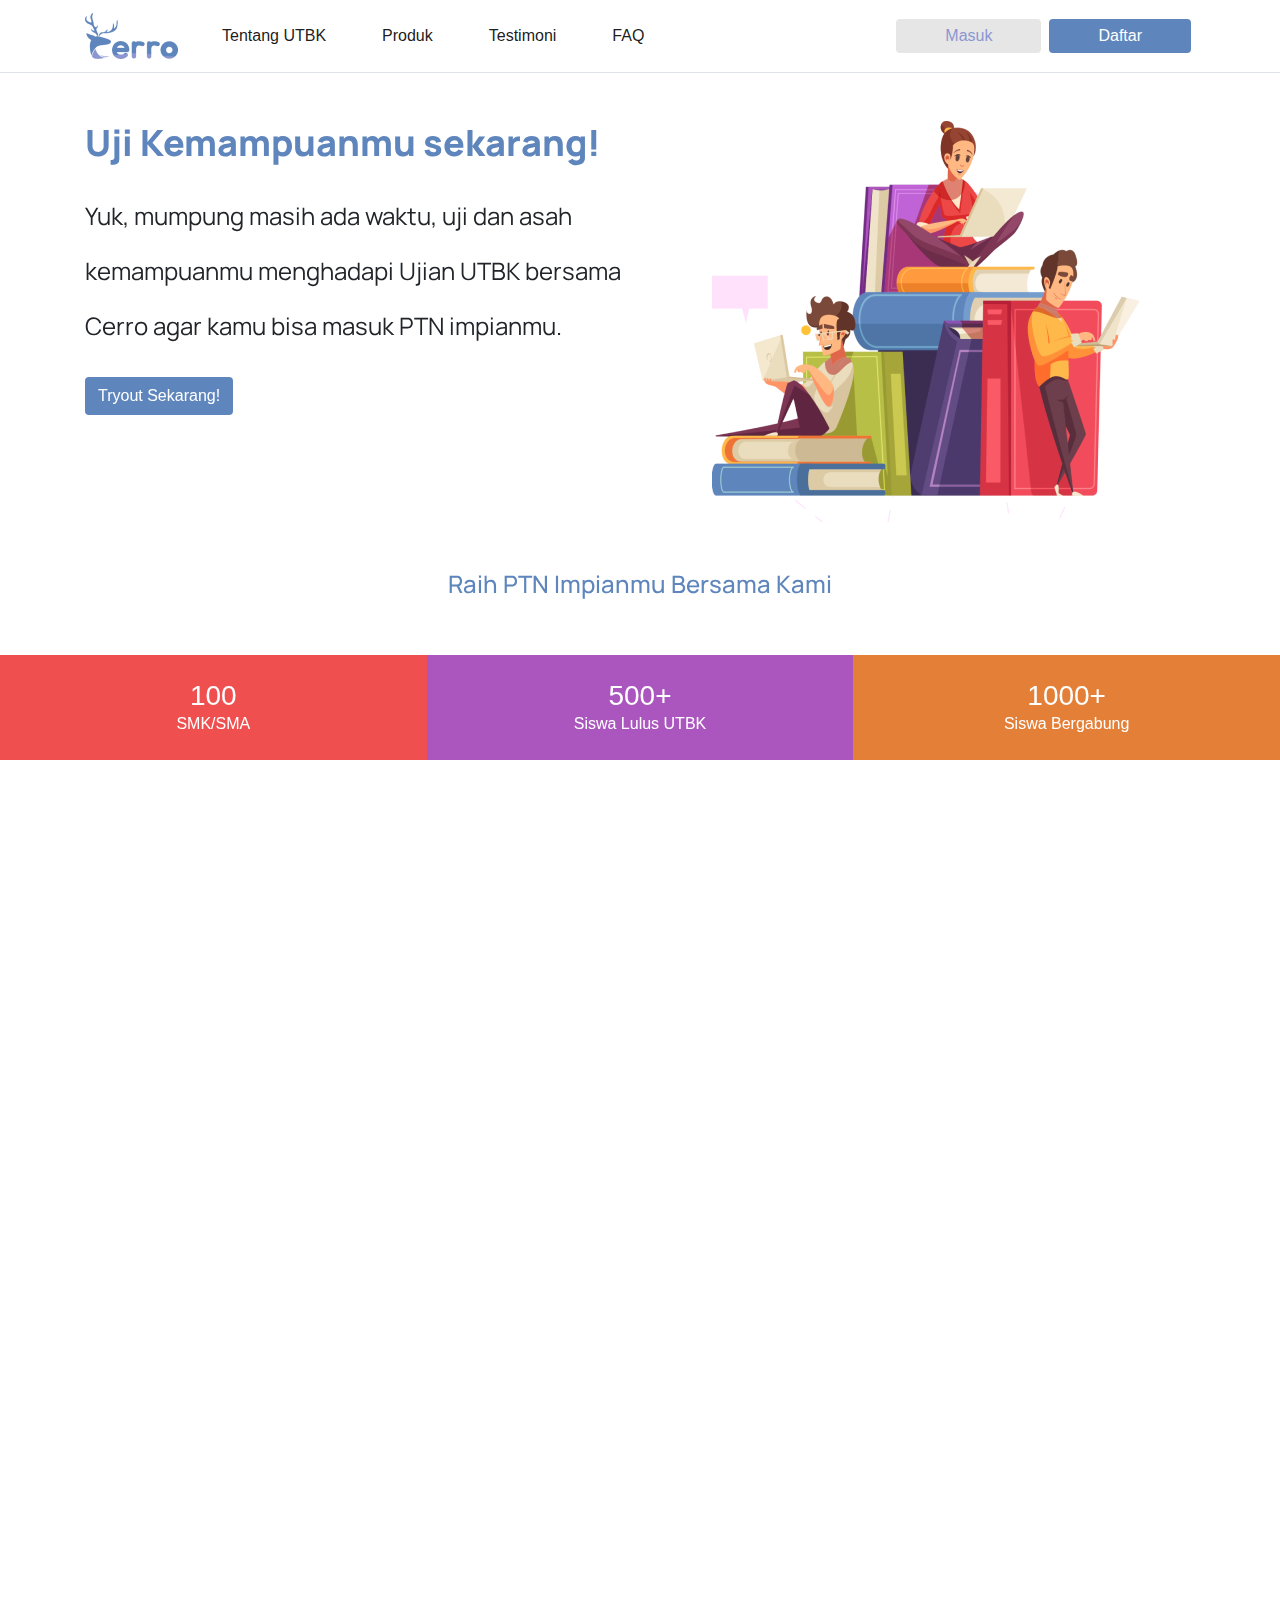
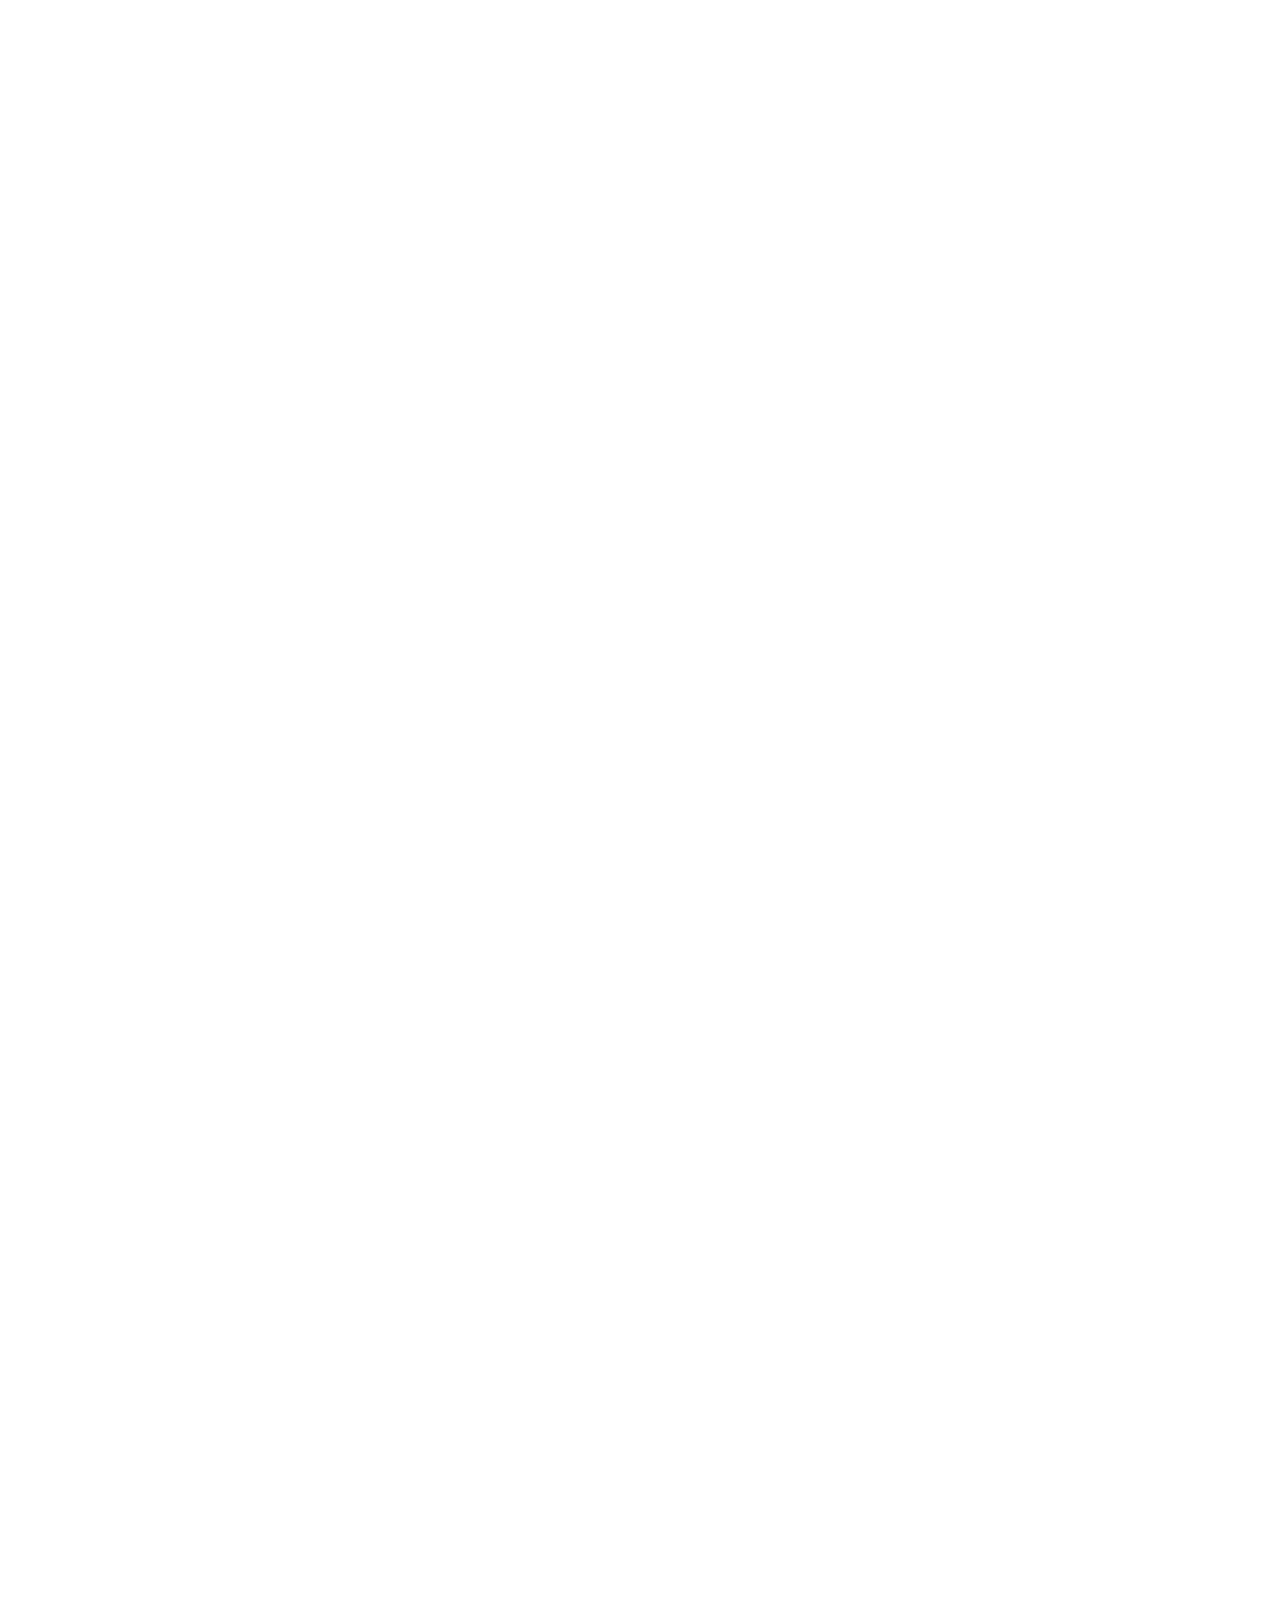
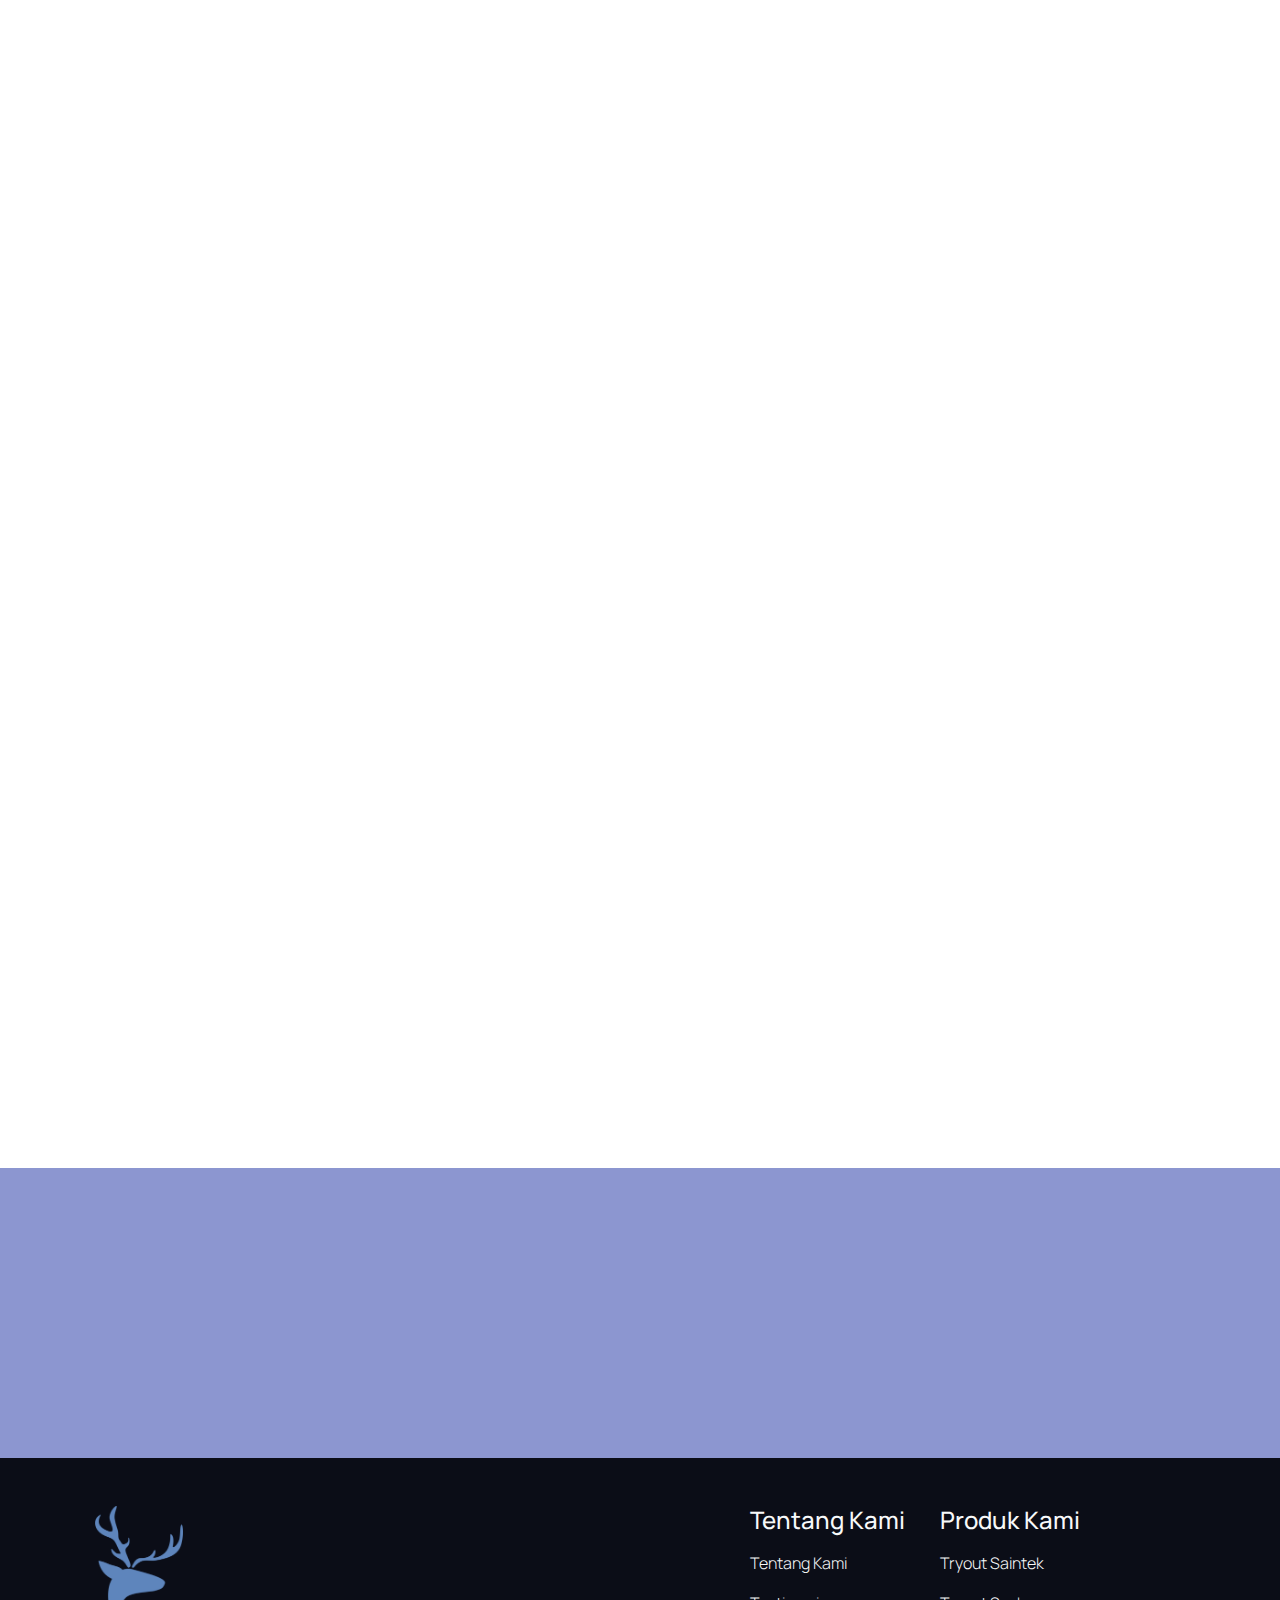
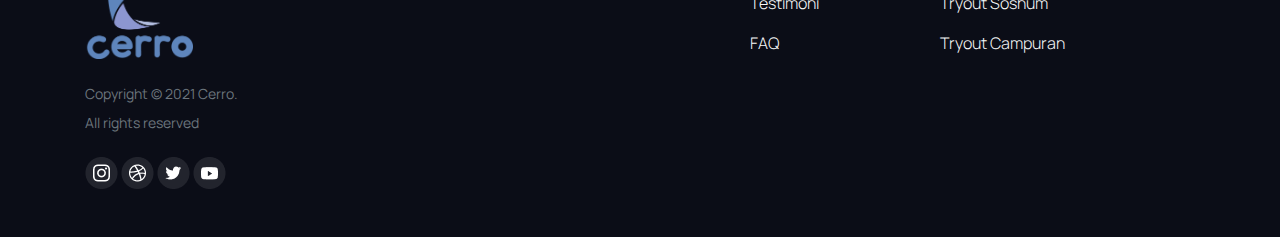
==== index.html @ 6c180d8c "First" ====
<!doctype html>
<html lang="en">

<head>
    <title>Cerro</title>
    <link rel="icon" href="assets/img/icon/logo.png" type="image/gif" sizes="16x16">
    <!-- Required meta tags -->
    <meta charset="utf-8">
    <meta name="viewport" content="width=device-width, initial-scale=1">

    <!-- Costume CSS -->
    <link rel="stylesheet" href="assets/css/style.css">

    <!-- Font -->
    <link rel="preconnect" href="https://fonts.gstatic.com">
    <link href="https://fonts.googleapis.com/css2?family=Manrope:wght@200;300;400;500;600;700;800&display=swap"
        rel="stylesheet">

    <!-- Bootstrap CSS -->
    <link rel="stylesheet" href="https://stackpath.bootstrapcdn.com/bootstrap/4.3.1/css/bootstrap.min.css"
        integrity="sha384-ggOyR0iXCbMQv3Xipma34MD+dH/1fQ784/j6cY/iJTQUOhcWr7x9JvoRxT2MZw1T" crossorigin="anonymous">

    <link rel="stylesheet" href="https://cdnjs.cloudflare.com/ajax/libs/font-awesome/5.15.2/css/all.min.css"
        integrity="sha512-HK5fgLBL+xu6dm/Ii3z4xhlSUyZgTT9tuc/hSrtw6uzJOvgRr2a9jyxxT1ely+B+xFAmJKVSTbpM/CuL7qxO8w=="
        crossorigin="anonymous" />

    <!-- AOS -->
    <link href="https://unpkg.com/aos@2.3.1/dist/aos.css" rel="stylesheet">
</head>

<body>
    <!-- navbar -->
    <nav class="navbar navbar-expand-sm navbar-light manrope-b border-bottom">
        <div class="container">
            <a class="navbar-brand" href="#"><img src="assets/img/icon/logo.png" alt="" class="img-fluid"></a>
            <button class="navbar-toggler d-lg-none" type="button" data-toggle="collapse"
                data-target="#collapsibleNavId" aria-controls="collapsibleNavId" aria-expanded="false"
                aria-label="Toggle navigation">
                <span class="navbar-toggler-icon"></span>
            </button>
            <div class="collapse navbar-collapse" id="collapsibleNavId">
                <ul class="navbar-nav mr-auto mt-2 mt-lg-0 nav-item-main">
                    <li class="nav-item active">
                        <a class="nav-link" href="#">Tentang UTBK</a>
                    </li>
                    <li class="nav-item active">
                        <a class="nav-link" href="#">Produk</a>
                    </li>
                    <li class="nav-item active">
                        <a class="nav-link" href="#">Testimoni</a>
                    </li>
                    <li class="nav-item active">
                        <a class="nav-link" href="#">FAQ</a>
                    </li>
                </ul>
            </div>
            <div class="collapse navbar-collapse" id="collapsibleNavId">
                <ul class="navbar-nav ml-auto mt-2 mt-lg-0 nav-item-auth">
                    <li class="nav-item active">
                        <a class="btn nav-masuk py-1 px-5 mx-1" href="#">Masuk</a>
                    </li>
                    <li class="nav-item active">
                        <a class="btn nav-daftar py-1 px-5 mx-1" href="#">Daftar</a>
                    </li>
                </ul>
            </div>
        </div>
    </nav>
    <!-- Hero -->
    <div class="container py-3 py-md-5 hero">
        <div class="row">
            <div class="col-md-6">
                <div class="h3 text-biru manrope" style="font-weight: 800; font-size: 36px;" data-aos="fade-right"
                    data-aos-delay="200" data-aos-offset="500" data-aos-duration="500">Uji
                    Kemampuanmu sekarang!
                </div>
                <p class="text-1 manrope my-4" data-aos="fade-right" data-aos-delay="300" data-aos-offset="500"
                    data-aos-duration="500">
                    Yuk, mumpung masih ada waktu, uji dan asah kemampuanmu menghadapi Ujian UTBK bersama Cerro agar kamu
                    bisa masuk PTN impianmu.
                </p>
                <a href="#" class="btn btn-hero" data-aos="fade-right" data-aos-delay="300"
                    data-aos-duration="500">Tryout Sekarang!</a>
            </div>
            <div class="col-md-6 text-center">
                <img src="assets/img/ilus/landing-page-1.png" alt="" class="img-fluid" data-aos="zoom-in"
                    data-aos-delay="400" data-aos-offset="500" data-aos-duration="500">
            </div>
            <div class="col-md-12 mt-md-5 mt-3">
                <div class="h4 manrope text-biru text-center" data-aos="fade-up" data-aos-delay="200"
                    data-aos-duration="500">
                    Raih PTN Impianmu Bersama Kami
                </div>
            </div>
        </div>
    </div>
    <!-- After Hero -->
    <div class="container-fluid after-hero">
        <div class="row">
            <div class="col-md-4 kolom-1 py-4">
                <div data-aos="zoom-in" data-aos-delay="800" data-aos-duration="1000">
                    <div class="h3">100</div>
                    <p>SMK/SMA</p>
                </div>
            </div>
            <div class="col-md-4 kolom-2 py-4">
                <div data-aos="zoom-in" data-aos-delay="800" data-aos-duration="1000">
                    <div class="h3">500+</div>
                    <p>Siswa Lulus UTBK</p>
                </div>
            </div>
            <div class="col-md-4 kolom-3 py-4">
                <div data-aos="zoom-in" data-aos-delay="800" data-aos-duration="1000">
                    <div class="h3">1000+</div>
                    <p>Siswa Bergabung</p>
                </div>
            </div>
        </div>
    </div>
    <!-- Tentang Cerro -->
    <div class="container py-3 py-md-5">
        <div class="row">
            <div class="col-md-6">
                <img src="assets/img/icon/logo-oren.png" alt="" class="img-fluid" data-aos="zoom-in"
                    data-aos-delay="800" data-aos-duration="800">
            </div>
            <div class="col-md-6 manrope">
                <div class="h2 text-biru-2 mt-5 mb-0" style="font-weight: 800;" data-aos="fade-left"
                    data-aos-delay="300" data-aos-duration="500">Apasih Cerro?</div>
                <p class="mb-0 mt-3" style="font-weight: normal;font-size: 18px;line-height: 32px;" data-aos="fade-left"
                    data-aos-delay="600" data-aos-duration="500">
                    Cerro adalah layanan digital tryout UTBK online berbasis sistem IRT, dengan soal-soal
                    yang prediktif disertai dengan pembahasan dan layanan konsultasi siswa agar diterima di PTN impian.
                </p>
                <div class="h2 text-biru-2 mt-5 mb-0" style="font-weight: 800;" data-aos="fade-left"
                    data-aos-delay="300" data-aos-duration="500">Visi Cerro</div>
                <div class="box-img-text mt-3" data-aos="fade-left" data-aos-delay="600" data-aos-duration="500">
                    <img src="assets/img/icon/tentang-cerro.png" alt="" class="img-fluid">
                    <span class="ml-3">Cerro adalah layanan digital tryout UTBK online berbasis sistem IRT, dengan
                        soal-soal
                        yang prediktif disertai dengan pembahasan dan layanan konsultasi siswa agar diterima di
                        PTN impian.</span>
                </div>
            </div>
        </div>
    </div>
    <!-- Misi Cerro -->
    <div class="container py-3 py-md-5">
        <div class="row">
            <div class="col-12 text-center h1 text-biru-2 my-5" style="font-weight: 500;" data-aos="fade-up"
                data-aos-delay="300" data-aos-duration="500">
                Misi Cerro
            </div>
            <div class="col-md-6" data-aos="fade-up" data-aos-delay="400" data-aos-duration="800">
                <div class="card border-biru my-2 shadow card-misi">
                    <div class="card-body">
                        <div class="box-img-text">
                            <img src="assets/img/icon/misi-1.png" alt="" class="img-fluid">
                            <span class="ml-3">Menyajikan informasi yang akurat tentang PTN</span>
                        </div>
                    </div>
                </div>
            </div>
            <div class="col-md-6" data-aos="fade-up" data-aos-delay="500" data-aos-duration="800">
                <div class="card border-biru my-2 shadow card-misi">
                    <div class="card-body">
                        <div class="box-img-text">
                            <img src="assets/img/icon/misi-2.png" alt="" class="img-fluid">
                            <span class="ml-3">Menyedikan Platform yang berkualitas</span>
                        </div>
                    </div>
                </div>
            </div>
            <div class="col-md-6" data-aos="fade-up" data-aos-delay="600" data-aos-duration="800">
                <div class="card border-biru my-2 shadow card-misi">
                    <div class="card-body">
                        <div class="box-img-text">
                            <img src="assets/img/icon/misi-3.png" alt="" class="img-fluid">
                            <span class="ml-3">Menyediakan Soal yang Prediktif</span>
                        </div>
                    </div>
                </div>
            </div>
            <div class="col-md-6" data-aos="fade-up" data-aos-delay="700" data-aos-duration="800">
                <div class="card border-biru my-2 shadow card-misi">
                    <div class="card-body">
                        <div class="box-img-text">
                            <img src="assets/img/icon/misi-4.png" alt="" class="img-fluid">
                            <span class="ml-3">Memberikan report yang lengkap untuk dapat memaksimalkan potensi</span>
                        </div>
                    </div>
                </div>
            </div>
        </div>
    </div>
    <!-- Kenapa Cerro Cocok.... -->
    <div class="container py-3 py-md-5">
        <div class="row">
            <div class="col-12 text-center h1 text-biru-2 mt-5" style="font-weight: 500;" data-aos="fade-up"
                data-aos-delay="300" data-aos-duration="500">
                Kenapa Cerro <br> cocok untukmu
            </div>
            <div class="col-12 mb-5 text-center  text-biru-2" style="font-weight: 300;">
                <p class="mb-0" data-aos="fade-up" data-aos-delay="500" data-aos-duration="500">Kini belajar UTBK online
                    terasa lebih mudah dan asyik</p>
            </div>

            <div class="col-md-4" data-aos="fade-up" data-aos-delay="300" data-aos-duration="1000">
                <div class="card border-biru my-2 shadow card-misi">
                    <div class="card-body">
                        <div class="text-center">
                            <img src="assets/img/icon/kenapa-1.png" alt="" class="img-fluid">
                        </div>
                        <div class="text-center mt-3 mb-2" style="font-weight: 400; font-size: 24px;">
                            Asessment Report Lengkap
                        </div>
                        <p class="mb-0 text-center" style="font-weight: 300; font-size: 16px; line-height: 26px;">
                            Kami menghadirkan laporan progress siswa dengan lengkap mulai dari nilai UTBK, presentase
                            PTN hingga grafik pencapaian
                        </p>
                    </div>
                </div>
            </div>

            <div class="col-md-4" data-aos="fade-up" data-aos-delay="400" data-aos-duration="1000">
                <div class="card border-biru my-2 shadow card-misi">
                    <div class="card-body">
                        <div class="text-center">
                            <img src="assets/img/icon/kenapa-2.png" alt="" class="img-fluid">
                        </div>
                        <div class="text-center mt-3 mb-2" style="font-weight: 400; font-size: 24px;">
                            Soal Standar UTBK LTMPT
                        </div>
                        <p class="mb-0 text-center" style="font-weight: 300; font-size: 16px; line-height: 26px;">
                            Materi Ujian meliputi Tes Potensi Sekolah (TPS) dan Tes Kompetensi Akademik (TPA)
                        </p>
                    </div>
                </div>
            </div>

            <div class="col-md-4" data-aos="fade-up" data-aos-delay="500" data-aos-duration="1000">
                <div class="card border-biru my-2 shadow card-misi">
                    <div class="card-body">
                        <div class="text-center">
                            <img src="assets/img/icon/kenapa-3.png" alt="" class="img-fluid">
                        </div>
                        <div class="text-center mt-3 mb-2" style="font-weight: 400; font-size: 24px;">
                            Rekomendasi PTN dan Prodi
                        </div>
                        <p class="mb-0 text-center" style="font-weight: 300; font-size: 16px; line-height: 26px;">
                            Fitur rekomendasi PTN akan memberikan referensi PTN yang paling cocok berdasarkan pilihan
                            PTN dan Prodi yang diinginkan
                        </p>
                    </div>
                </div>
            </div>

            <div class="col-md-4 mt-3" data-aos="fade-up" data-aos-delay="600" data-aos-duration="1000">
                <div class="card border-biru my-2 shadow card-misi">
                    <div class="card-body">
                        <div class="text-center">
                            <img src="assets/img/icon/kenapa-4.png" alt="" class="img-fluid">
                        </div>
                        <div class="text-center mt-3 mb-2" style="font-weight: 400; font-size: 24px;">
                            Rasionalisasi UTBK
                        </div>
                        <p class="mb-0 text-center" style="font-weight: 300; font-size: 16px; line-height: 26px;">
                            Sistem yang digunakan sama dengan yang digunakan oleh LTMPT dalam menyelenggarakan UTBK
                        </p>
                    </div>
                </div>
            </div>

            <div class="col-md-4 mt-3" data-aos="fade-up" data-aos-delay="700" data-aos-duration="1000">
                <div class="card border-biru my-2 shadow card-misi">
                    <div class="card-body">
                        <div class="text-center">
                            <img src="assets/img/icon/kenapa-5.png" alt="" class="img-fluid">
                        </div>
                        <div class="text-center mt-3 mb-2" style="font-weight: 400; font-size: 24px;">
                            Pendalaman Materi
                        </div>
                        <p class="mb-0 text-center" style="font-weight: 300; font-size: 16px; line-height: 26px;">
                            Fitur dimana siswa dapat memaksimalkan kekurangan potensi nilai mata pelajaran yang tidak
                            begitu dikuasai
                        </p>
                    </div>
                </div>
            </div>

            <div class="col-md-4 mt-3" data-aos="fade-up" data-aos-delay="800" data-aos-duration="1000">
                <div class="card border-biru my-2 shadow card-misi">
                    <div class="card-body">
                        <div class="text-center">
                            <img src="assets/img/icon/kenapa-6.png" alt="" class="img-fluid">
                        </div>
                        <div class="text-center mt-3 mb-2" style="font-weight: 400; font-size: 24px;">
                            Teman Konsultasi
                        </div>
                        <p class="mb-0 text-center" style="font-weight: 300; font-size: 16px; line-height: 26px;">
                            Menjadi tempat sharing siswa untuk dapat memaksimalkan potensi mata pelajaran yang dikuasai
                            serta memotivasi siswa agar percaya diri.
                        </p>
                    </div>
                </div>
            </div>

        </div>
    </div>
    <!-- Paket -->
    <div class="container py-3 py-md-5">
        <div class="row">
            <div class="col-12 text-center h1 text-biru-2 my-5" style="font-weight: 500;" data-aos="fade-up"
                data-aos-delay="300" data-aos-duration="500">
                Ambil Paket Ujianmu
            </div>
            <div class="col-md-4" data-aos="fade-up" data-aos-delay="400" data-aos-duration="1000">
                <div class="card shadow border-biru" style="border-radius: 8px;">
                    <div class="card-body py-5 text-center px-4">
                        <div class="h4 mb-0 text-center">Paket Hemat</div>
                        <div class="h4 mb-0 text-center">Tryout Soshum</div>
                        <div style="color: #EF4F4F; font-weight: 300;font-size: 20px;line-height: 26px;"
                            class="text-center my-2">
                            <s>
                                Rp. 300.000,-
                            </s>
                        </div>
                        <div style="font-weight: normal;font-size: 20px;line-height: 28px;"
                            class="text-center my-2 mb-4">
                            Rp. 280.000,-
                        </div>
                        <div class="text-center d-inline px-3 py-2" style="font-weight: normal;
                        font-size: 18px;
                        line-height: 26px; background: #DBE2EF; border-radius: 12px;
                        ">
                            Diskon 15%
                        </div>
                        <hr>
                        <div class="text-left" style="font-weight: 300;font-size: 16px; line-height: 35px;">
                            <div>6x Tryout Soshum</div>
                            <div>6x Konsultasi Jurusan</div>
                            <div>Pembahasan Soal</div>
                            <div>Report Progress Full Akses</div>
                        </div>
                        <hr>
                        <div class="text-right mt-5">
                            <button class="btn bg-biru text-light" style="border-radius: 8px;">Beli Sekarang <i
                                    class="fas fa-arrow-right    "></i></button>
                        </div>
                    </div>
                </div>
            </div>
            <div class="col-md-4" data-aos="fade-up" data-aos-delay="500" data-aos-duration="1000">
                <div class="card shadow border-biru" style="border-radius: 8px;">
                    <div class="card-body py-5 text-center px-4">
                        <div class="h4 mb-0 text-center">Paket Hemat</div>
                        <div class="h4 mb-0 text-center">Tryout Soshum</div>
                        <div style="color: #EF4F4F; font-weight: 300;font-size: 20px;line-height: 26px;"
                            class="text-center my-2">
                            <s>
                                Rp. 300.000,-
                            </s>
                        </div>
                        <div style="font-weight: normal;font-size: 20px;line-height: 28px;"
                            class="text-center my-2 mb-4">
                            Rp. 280.000,-
                        </div>
                        <div class="text-center d-inline px-3 py-2" style="font-weight: normal;
                        font-size: 18px;
                        line-height: 26px; background: #DBE2EF; border-radius: 12px;
                        ">
                            Diskon 15%
                        </div>
                        <hr>
                        <div class="text-left" style="font-weight: 300;font-size: 16px; line-height: 35px;">
                            <div>6x Tryout Soshum</div>
                            <div>6x Konsultasi Jurusan</div>
                            <div>Pembahasan Soal</div>
                            <div>Report Progress Full Akses</div>
                        </div>
                        <hr>
                        <div class="text-right mt-5">
                            <button class="btn bg-biru text-light" style="border-radius: 8px;">Beli Sekarang <i
                                    class="fas fa-arrow-right    "></i></button>
                        </div>
                    </div>
                </div>
            </div>
            <div class="col-md-4" data-aos="fade-up" data-aos-delay="600" data-aos-duration="1000">
                <div class="card shadow border-biru" style="border-radius: 8px;">
                    <div class="card-body py-5 text-center px-4">
                        <div class="h4 mb-0 text-center">Paket Hemat</div>
                        <div class="h4 mb-0 text-center">Tryout Soshum</div>
                        <div style="color: #EF4F4F; font-weight: 300;font-size: 20px;line-height: 26px;"
                            class="text-center my-2">
                            <s>
                                Rp. 300.000,-
                            </s>
                        </div>
                        <div style="font-weight: normal;font-size: 20px;line-height: 28px;"
                            class="text-center my-2 mb-4">
                            Rp. 280.000,-
                        </div>
                        <div class="text-center d-inline px-3 py-2" style="font-weight: normal;
                        font-size: 18px;
                        line-height: 26px; background: #DBE2EF; border-radius: 12px;
                        ">
                            Diskon 15%
                        </div>
                        <hr>
                        <div class="text-left" style="font-weight: 300;font-size: 16px; line-height: 35px;">
                            <div>6x Tryout Soshum</div>
                            <div>6x Konsultasi Jurusan</div>
                            <div>Pembahasan Soal</div>
                            <div>Report Progress Full Akses</div>
                        </div>
                        <hr>
                        <div class="text-right mt-5">
                            <button class="btn bg-biru text-light" style="border-radius: 8px;">Beli Sekarang <i
                                    class="fas fa-arrow-right    "></i></button>
                        </div>
                    </div>
                </div>
            </div>
            <div class="col-12 text-center my-5" data-aos="fade-up" data-aos-delay="700" data-aos-duration="500">
                <button class="btn bg-biru text-light">Lihat Semua <i class="fas fa-arrow-right    "></i></button>
            </div>
        </div>
    </div>
    <!-- Testimoni -->
    <div class="container py-3 py-md-5">
        <div class="row">
            <div class="col-12 text-center h1 text-biru-2 mt-5" style="font-weight: 500;" data-aos="fade-up"
                data-aos-delay="300" data-aos-duration="500">
                Testimoni Siswa
            </div>
            <div class="col-12 mb-5 text-center  text-biru-2" style="font-weight: 300;">
                <p class="mb-0" data-aos="fade-up" data-aos-delay="400" data-aos-duration="500">
                    Berbagai Pengalaman dari Siswa terkait Review dan Testimonial menggunakan Cerro
                </p>
            </div>
            <div class="col-12 text-center" data-aos="fade-up" data-aos-delay="500" data-aos-duration="500">
                <img src="assets/img/testi.png" alt="" class="img-fluid">
            </div>
        </div>
    </div>
    <!-- Tunggu apa lagi -->
    <div class="container-fluid py-5 py-md-5 manrope" style="background: #8C96D0;">
        <div class="row">
            <div class="col-12 text-center">
                <div class="text-light" style="font-weight: 800; font-size: 48px; line-height: 64px;" data-aos="zoom-in"
                    data-aos-delay="500" data-aos-duration="500">
                    Tunggu ApaLagi?
                </div>
                <div class="text-light" style="font-weight: 800; font-size: 36px; line-height: 64px;" data-aos="zoom-in"
                    data-aos-delay="700" data-aos-duration="500">
                    Ayo buruan daftar dan uji kemampuanmu
                </div>
                <a href="#" class="btn btn-light px-4 py-2 mt-4" style="color: #8C96D0;" data-aos="zoom-in"
                    data-aos-delay="900" data-aos-duration="1000">Daftar Sekarang</a>
            </div>
        </div>
    </div>
    <!-- footer -->
    <div style="background: #0B0D17;">
        <div class="container py-5 py-md-5 manrope footer">
            <div class="row">
                <div class="col-md-6">
                    <img src="assets/img/icon/logo-potrait.png" alt="" class="img-fluid" style="width: 20%;">
                    <div class="text-muted mt-4" style="font-weight: normal;
                    font-size: 14px;">Copyright © 2021 Cerro.</div>
                    <div class="text-muted mb-4 mt-2" style="font-weight: normal;
                    font-size: 14px;">All rights reserved</div>
                    <a href="#"><img src="assets/img/icon/sosmed/Instagram.png" alt="" class="img-fluid"></a>
                    <a href="#"><img src="assets/img/icon/sosmed/Dribbble.png" alt="" class="img-fluid"></a>
                    <a href="#"><img src="assets/img/icon/sosmed/Twitter.png" alt="" class="img-fluid"></a>
                    <a href="#"><img src="assets/img/icon/sosmed/Youtube.png" alt="" class="img-fluid"></a>
                </div>
                <div class="col-md-1"></div>
                <div class="col-md-2">
                    <div class="h4 text-light">Tentang Kami</div>
                    <div class="text-light my-3" style="font-weight: 300; font-size: 16px;">
                        <a href="#" class="text-light">Tentang Kami</a>
                    </div>
                    <div class="text-light my-3" style="font-weight: 300; font-size: 16px;">
                        <a href="#" class="text-light">Testimoni </a>
                    </div>
                    <div class="text-light my-3" style="font-weight: 300; font-size: 16px;">
                        <a href="#" class="text-light">FAQ </a>
                    </div>
                </div>
                <div class="col-md-3">
                    <div class="h4 text-light">Produk Kami</div>
                    <div class="text-light my-3" style="font-weight: 300; font-size: 16px;">Tryout Saintek</div>
                    <div class="text-light my-3" style="font-weight: 300; font-size: 16px;">Tryout Soshum</div>
                    <div class="text-light my-3" style="font-weight: 300; font-size: 16px;">Tryout Campuran</div>
                </div>
            </div>
        </div>
    </div>
    <!-- Optional JavaScript -->
    <!-- jQuery first, then Popper.js, then Bootstrap JS -->
    <script src="https://code.jquery.com/jquery-3.3.1.slim.min.js"
        integrity="sha384-q8i/X+965DzO0rT7abK41JStQIAqVgRVzpbzo5smXKp4YfRvH+8abtTE1Pi6jizo"
        crossorigin="anonymous"></script>
    <script src="https://cdnjs.cloudflare.com/ajax/libs/popper.js/1.14.7/umd/popper.min.js"
        integrity="sha384-UO2eT0CpHqdSJQ6hJty5KVphtPhzWj9WO1clHTMGa3JDZwrnQq4sF86dIHNDz0W1"
        crossorigin="anonymous"></script>
    <script src="https://stackpath.bootstrapcdn.com/bootstrap/4.3.1/js/bootstrap.min.js"
        integrity="sha384-JjSmVgyd0p3pXB1rRibZUAYoIIy6OrQ6VrjIEaFf/nJGzIxFDsf4x0xIM+B07jRM"
        crossorigin="anonymous"></script>
    <script src="https://unpkg.com/aos@2.3.1/dist/aos.js"></script>
    <script>
        AOS.init();
    </script>
</body>

</html>
---- assets/css/style.css ----
.manrope{
    font-family: 'Manrope', sans-serif;
}

.manrope-500{
    font-family: 'Manrope', sans-serif;
    font-weight: 500;
}

.text-biru{
    color: #5E85BC !important;
}

.text-biru-2{
    color: #5376A7 !important;

}

.bg-biru{
    background-color: #5E85BC !important;
}

.nav-item-main .nav-link{
    margin: 0 20px;
}

.nav-item-auth .nav-link{
    margin: 0 6px;
}

.nav-masuk{
    background-color: #e6e6e6 !important;
    /* padding: 8px 31px !important;
    border: 1em; */
    color: #8C96D0 !important;
}

.nav-daftar{
    background-color: #5E85BC !important;
    color: #ffffff !important;
}

/* HERO */

.hero .text-1{
    font-size: 24px;
    line-height: 55px;
}

.btn-hero{
    background-color: #5E85BC !important;
    color: #ffffff !important;
    font-size: 20px;
}

/* AFTER HERO */
.after-hero{
    color: white;
}
.after-hero .kolom-1{
    background-color: #EF4F4F;
    text-align: center;
}
.after-hero .kolom-2{
    background-color: #AB56BF;
    text-align: center;
}
.after-hero .kolom-3{
    background-color: #E47F38;
    text-align: center;
}

.after-hero p{
    margin: 0;
}

.after-hero .h3{
    margin: 0;
}

/* Misi */
.border-biru{
    border: 1px solid #5376A7 !important;
}

.box-img-text{
        display: flex;
        align-items:center;
}

.card-misi{
    border-radius: 12px !important;
}
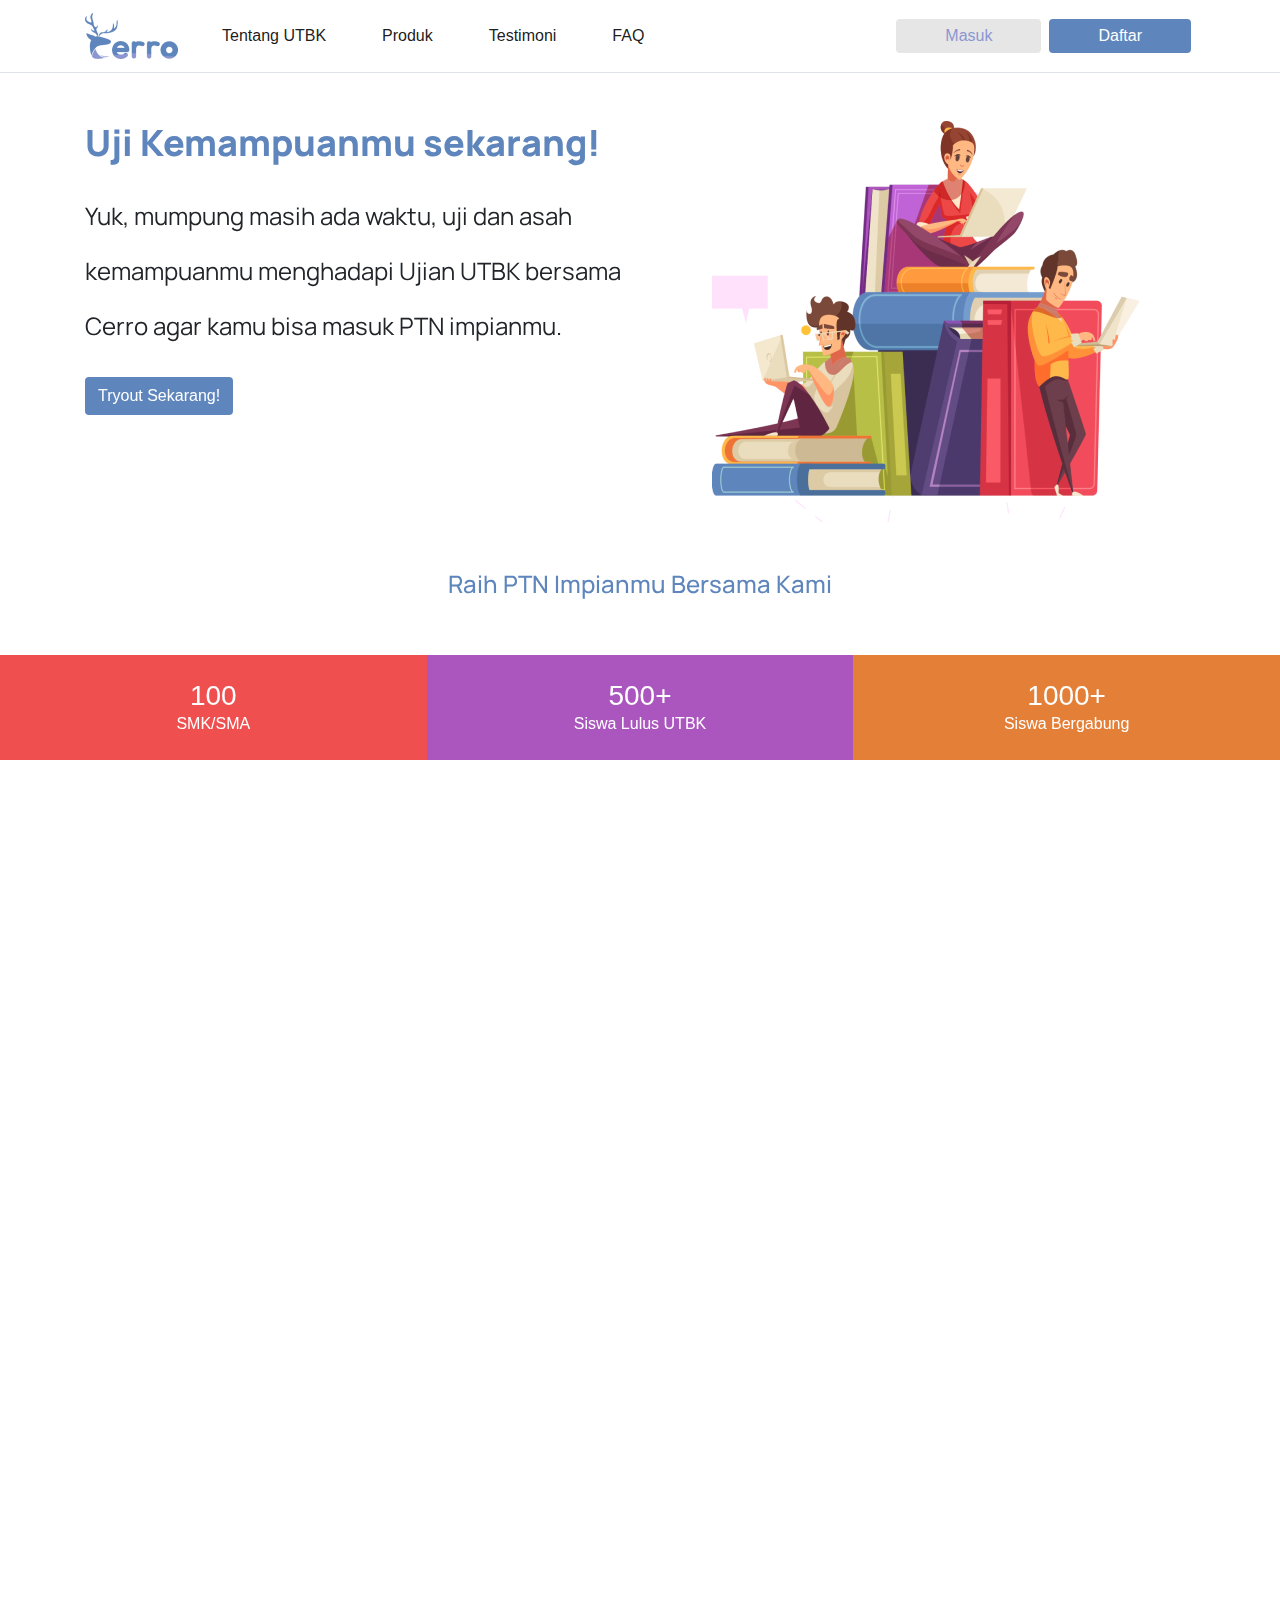
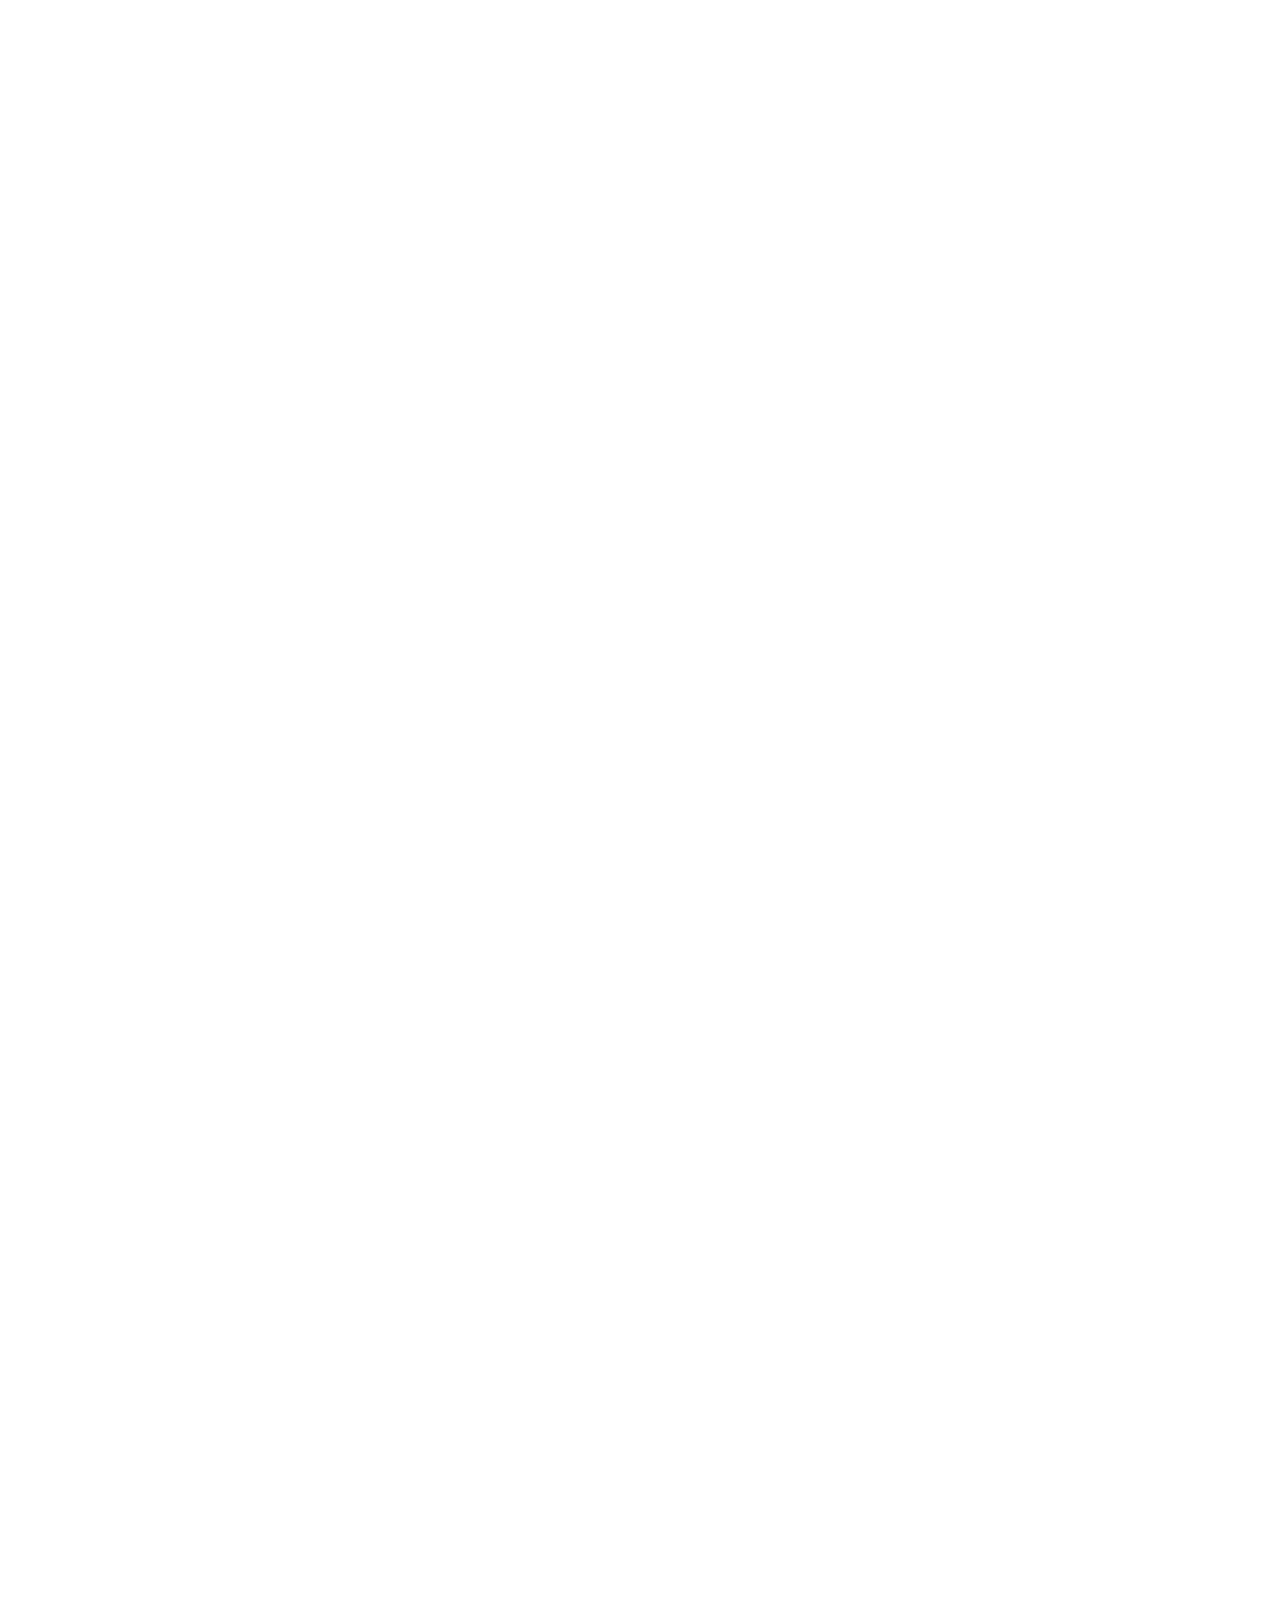
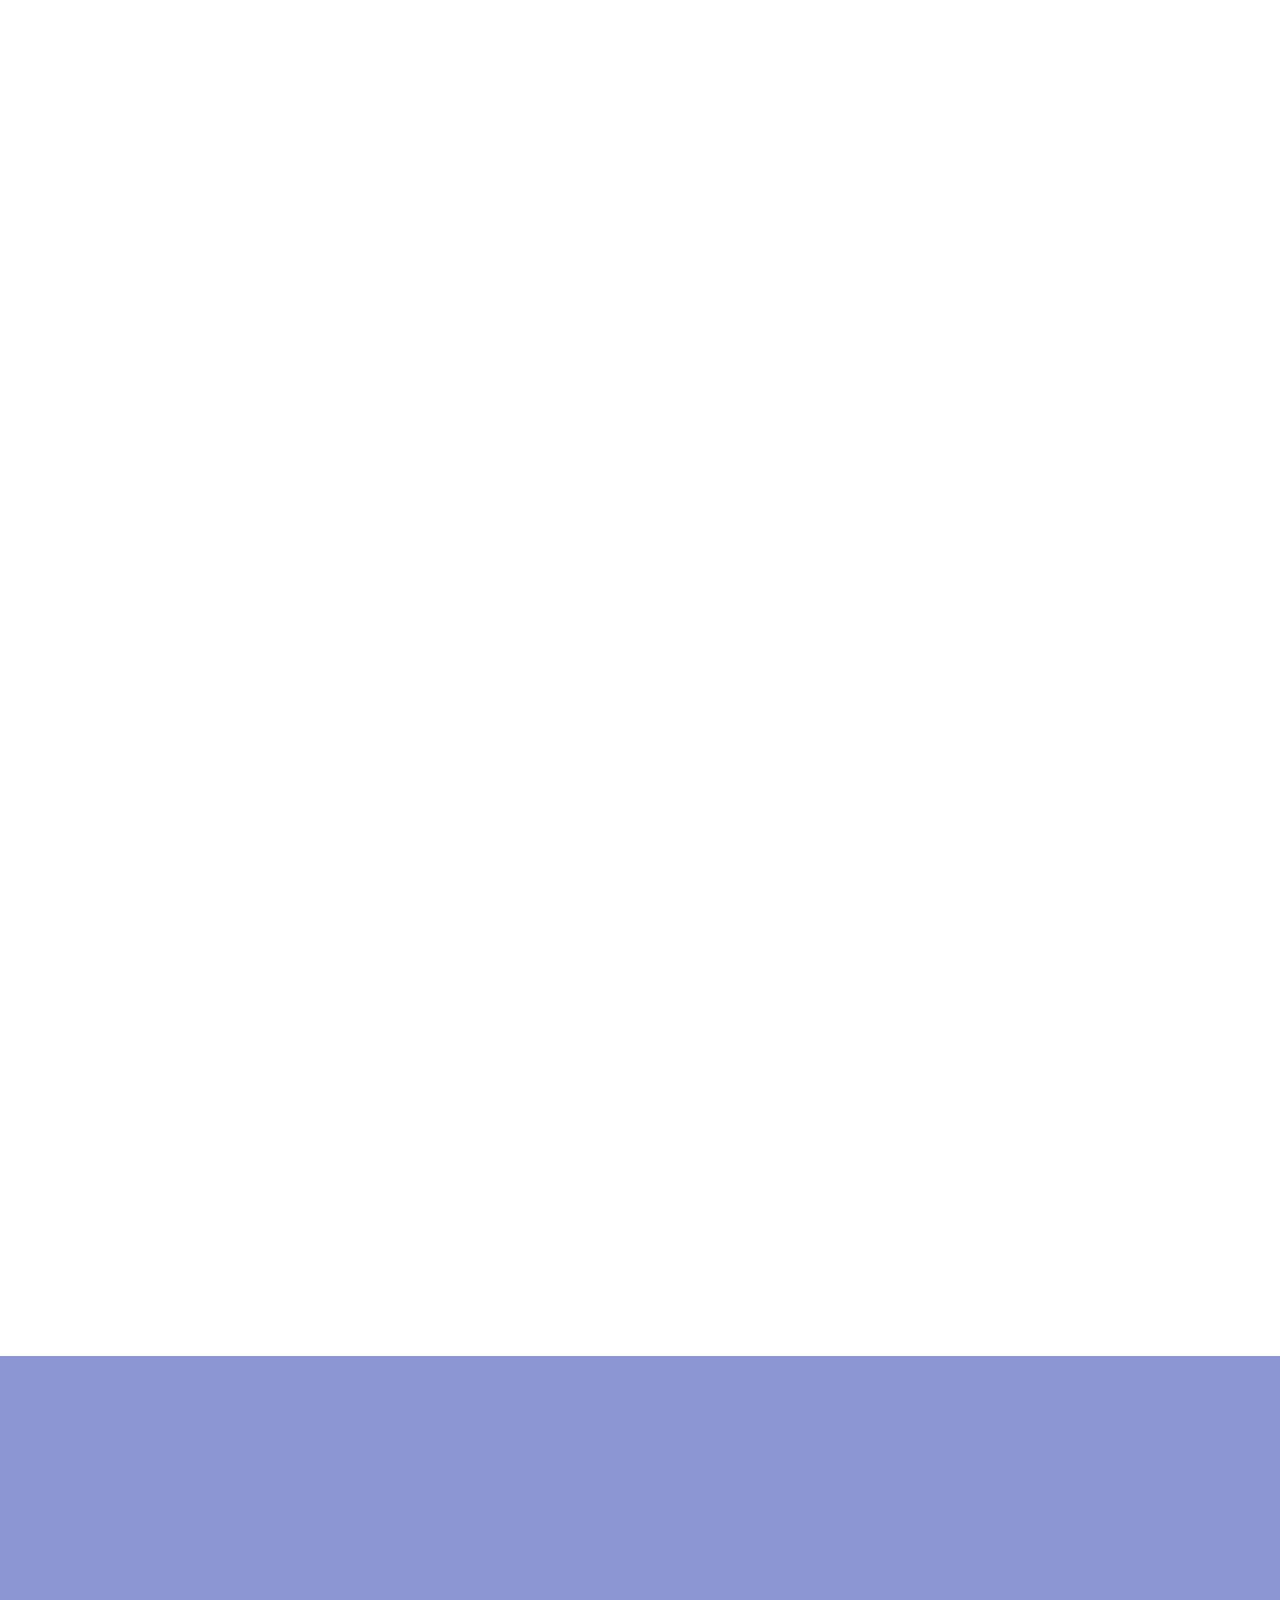
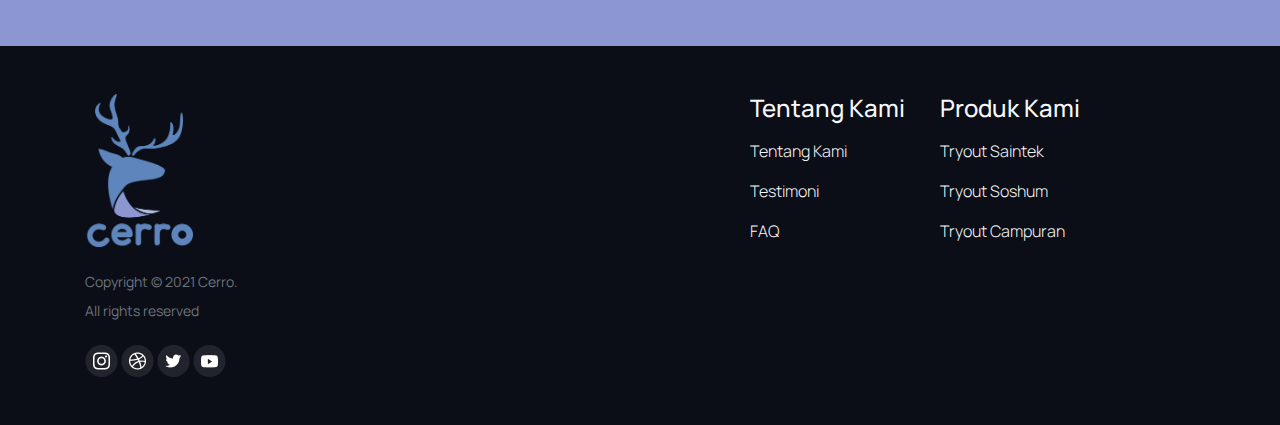
==== commit b5807208: "add testimoni" ====
--- a/index.html
+++ b/index.html
@@ -3,7 +3,7 @@
 
 <head>
     <title>Cerro</title>
-    <link rel="icon" href="assets/img/icon/logo.png" type="image/gif" sizes="16x16">
+    <link rel="icon" href="assets/img/icon/logo-potrait.png" type="image/gif" sizes="16x16">
     <!-- Required meta tags -->
     <meta charset="utf-8">
     <meta name="viewport" content="width=device-width, initial-scale=1">
@@ -20,12 +20,19 @@
     <link rel="stylesheet" href="https://stackpath.bootstrapcdn.com/bootstrap/4.3.1/css/bootstrap.min.css"
         integrity="sha384-ggOyR0iXCbMQv3Xipma34MD+dH/1fQ784/j6cY/iJTQUOhcWr7x9JvoRxT2MZw1T" crossorigin="anonymous">
 
+    <link rel="stylesheet" href="assets/owlcarousel/owl.carousel.min.css">
+    <link rel="stylesheet" href="assets/owlcarousel/owl.theme.default.css">
+
     <link rel="stylesheet" href="https://cdnjs.cloudflare.com/ajax/libs/font-awesome/5.15.2/css/all.min.css"
         integrity="sha512-HK5fgLBL+xu6dm/Ii3z4xhlSUyZgTT9tuc/hSrtw6uzJOvgRr2a9jyxxT1ely+B+xFAmJKVSTbpM/CuL7qxO8w=="
         crossorigin="anonymous" />
 
     <!-- AOS -->
     <link href="https://unpkg.com/aos@2.3.1/dist/aos.css" rel="stylesheet">
+
+    <!-- OWL Carousel -->
+    <!-- <link rel="stylesheet" href="owlcarousel/owl.carousel.min.css">
+    <link rel="stylesheet" href="owlcarousel/owl.theme.default.min.css"> -->
 </head>
 
 <body>
@@ -122,11 +129,11 @@
         <div class="row">
             <div class="col-md-6">
                 <img src="assets/img/icon/logo-oren.png" alt="" class="img-fluid" data-aos="zoom-in"
-                    data-aos-delay="800" data-aos-duration="800">
+                    data-aos-delay="800" data-aos-offset="300" data-aos-duration="800">
             </div>
             <div class="col-md-6 manrope">
                 <div class="h2 text-biru-2 mt-5 mb-0" style="font-weight: 800;" data-aos="fade-left"
-                    data-aos-delay="300" data-aos-duration="500">Apasih Cerro?</div>
+                    data-aos-delay="300" data-aos-offset="300" data-aos-duration="500">Apasih Cerro?</div>
                 <p class="mb-0 mt-3" style="font-weight: normal;font-size: 18px;line-height: 32px;" data-aos="fade-left"
                     data-aos-delay="600" data-aos-duration="500">
                     Cerro adalah layanan digital tryout UTBK online berbasis sistem IRT, dengan soal-soal
@@ -428,8 +435,8 @@
         </div>
     </div>
     <!-- Testimoni -->
-    <div class="container py-3 py-md-5">
-        <div class="row">
+    <div class="container py-3 py-md-5 mb-5">
+        <div class="row mb-5">
             <div class="col-12 text-center h1 text-biru-2 mt-5" style="font-weight: 500;" data-aos="fade-up"
                 data-aos-delay="300" data-aos-duration="500">
                 Testimoni Siswa
@@ -439,8 +446,102 @@
                     Berbagai Pengalaman dari Siswa terkait Review dan Testimonial menggunakan Cerro
                 </p>
             </div>
-            <div class="col-12 text-center" data-aos="fade-up" data-aos-delay="500" data-aos-duration="500">
-                <img src="assets/img/testi.png" alt="" class="img-fluid">
+            <div class="col-12 text-center mb-5" data-aos="fade-up" data-aos-delay="500" data-aos-duration="500">
+
+                <div class="owl-carousel owl-theme">
+                    <div class="item">
+                        <div class="card-testi">
+                            <div class="h4">Efficient Collaborating</div>
+                            <small>Lorem ipsum dolor sit amet, consectetur adipiscing elit. Auctor neque sed
+                                imperdiet nibh
+                                lectus feugiat nunc sem.</small>
+                        </div>
+                        <div class="text-center">
+                            <div class="text-center">
+                                <img src="assets/img/pic-testimoni.png" alt="" class="mx-auto" style="width: 20%;">
+                            </div>
+                            <div class="h5 mb-1 mt-3">Jane Cooper</div>
+                            <p class="text-muted">SMA Negeri 1</p>
+                        </div>
+                    </div>
+                    <div class="item">
+                        <div class="card-testi">
+                            <div class="h4">Intuitive Design</div>
+                            <small>Lorem ipsum dolor sit amet, consectetur adipiscing elit. Auctor neque sed
+                                imperdiet nibh
+                                lectus feugiat nunc sem.</small>
+                        </div>
+                        <div class="text-center">
+                            <div class="text-center">
+                                <img src="assets/img/pic-testimoni.png" alt="" class="mx-auto" style="width: 20%;">
+                            </div>
+                            <div class="h5 mb-1 mt-3">Jane Cooper</div>
+                            <p class="text-muted">SMA Negeri 2</p>
+                        </div>
+                    </div>
+                    <div class="item">
+                        <div class="card-testi">
+                            <div class="h4">Mindblowing Service</div>
+                            <small>Lorem ipsum dolor sit amet, consectetur adipiscing elit. Auctor neque sed
+                                imperdiet nibh
+                                lectus feugiat nunc sem.</small>
+                        </div>
+                        <div class="text-center">
+                            <div class="text-center">
+                                <img src="assets/img/pic-testimoni.png" alt="" class="mx-auto" style="width: 20%;">
+                            </div>
+                            <div class="h5 mb-1 mt-3">Jane Cooper</div>
+                            <p class="text-muted">SMA Negeri 3</p>
+                        </div>
+                    </div>
+                    <div class="item">
+                        <div class="card-testi">
+                            <div class="h4">Efficient Collaborating</div>
+                            <small>Lorem ipsum dolor sit amet, consectetur adipiscing elit. Auctor neque sed
+                                imperdiet nibh
+                                lectus feugiat nunc sem.</small>
+                        </div>
+                        <div class="text-center">
+                            <div class="text-center">
+                                <img src="assets/img/pic-testimoni.png" alt="" class="mx-auto" style="width: 20%;">
+                            </div>
+                            <div class="h5 mb-1 mt-3">Jane Cooper</div>
+                            <p class="text-muted">SMA Negeri 4</p>
+                        </div>
+                    </div>
+                    <div class="item">
+                        <div class="card-testi">
+                            <div class="h4">Intuitive Design</div>
+                            <small>Lorem ipsum dolor sit amet, consectetur adipiscing elit. Auctor neque sed
+                                imperdiet nibh
+                                lectus feugiat nunc sem.</small>
+                        </div>
+                        <div class="text-center">
+                            <div class="text-center">
+                                <img src="assets/img/pic-testimoni.png" alt="" class="mx-auto" style="width: 20%;">
+                            </div>
+                            <div class="h5 mb-1 mt-3">Jane Cooper</div>
+                            <p class="text-muted">SMA Negeri 5</p>
+                        </div>
+                    </div>
+                    <div class="item">
+                        <div class="card-testi">
+                            <div class="h4">Mindblowing Service</div>
+                            <small>Lorem ipsum dolor sit amet, consectetur adipiscing elit. Auctor neque sed
+                                imperdiet nibh
+                                lectus feugiat nunc sem.</small>
+                        </div>
+                        <div class="text-center">
+                            <div class="text-center">
+                                <img src="assets/img/pic-testimoni.png" alt="" class="mx-auto" style="width: 20%;">
+                            </div>
+                            <div class="h5 mb-1 mt-3">Jane Cooper</div>
+                            <p class="text-muted">SMA Negeri 6</p>
+                        </div>
+                    </div>
+                </div>
+
+                <!-- <img src="assets/img/testi.png" alt="" class="img-fluid"> -->
             </div>
         </div>
     </div>
@@ -510,8 +611,27 @@
         integrity="sha384-JjSmVgyd0p3pXB1rRibZUAYoIIy6OrQ6VrjIEaFf/nJGzIxFDsf4x0xIM+B07jRM"
         crossorigin="anonymous"></script>
     <script src="https://unpkg.com/aos@2.3.1/dist/aos.js"></script>
+    <script src="assets/owlcarousel/owl.carousel.js"></script>
+    <script src="assets/owlcarousel/owl.carousel.min.js"></script>
     <script>
         AOS.init();
+
+        $('.owl-carousel').owlCarousel({
+            loop: true,
+            margin: 10,
+            responsiveClass: true,
+            responsive: {
+                0: {
+                    items: 1,
+                    nav: false
+                },
+                600: {
+                    items: 3,
+                    nav: false
+                }
+            }
+        });
+
     </script>
 </body>
 
--- a/assets/css/style.css
+++ b/assets/css/style.css
@@ -90,4 +90,36 @@
 
 .card-misi{
     border-radius: 12px !important;
+}
+
+/* Testimoni */
+
+.card-testi{
+    position: relative;
+    max-width: 600px;
+    height: auto;
+    border: 1px solid #5E85BC;
+    margin: 25px auto;
+    padding: 20px;
+    box-sizing: border-box;
+    background-color: #ffffff;
+    border-radius: 10px;
+    box-shadow: 0px 5px 20px rgba(0, 0, 0, 0.123);
+}
+.card-testi:after {
+    position: absolute;
+    width: 20px;
+    height: 20px;
+    border-top: 0px solid #5E85BC;
+    border-left: 0px solid #5E85BC;
+    border-bottom: 1px solid #5E85BC;
+    border-right: 1px solid #5E85BC;
+    top: 100%;
+    left: 50%;
+    margin-left: -10px;
+    content: '';
+    transform: rotate(45deg);
+    margin-top: -9.55px;
+    background-color: rgb(255, 255, 255);
+    border-radius: 0px 0px 5px 0px;
 }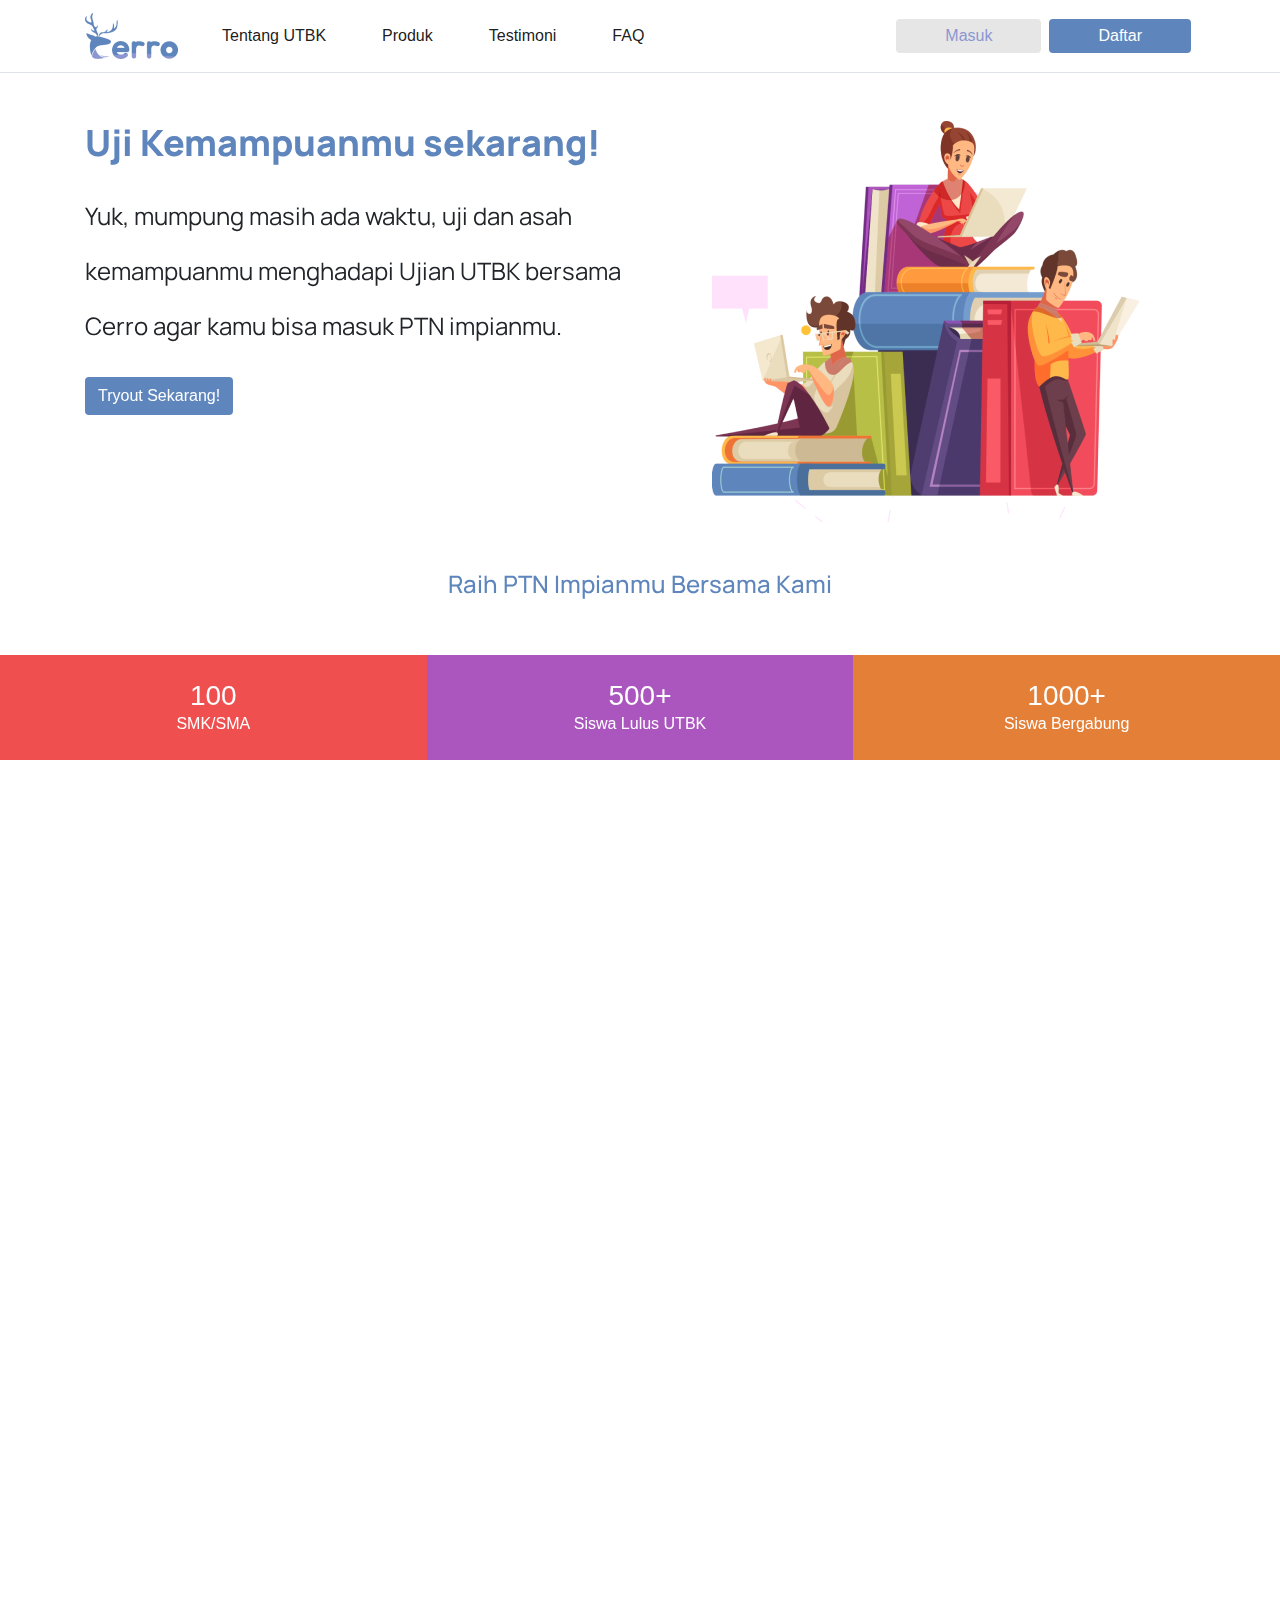
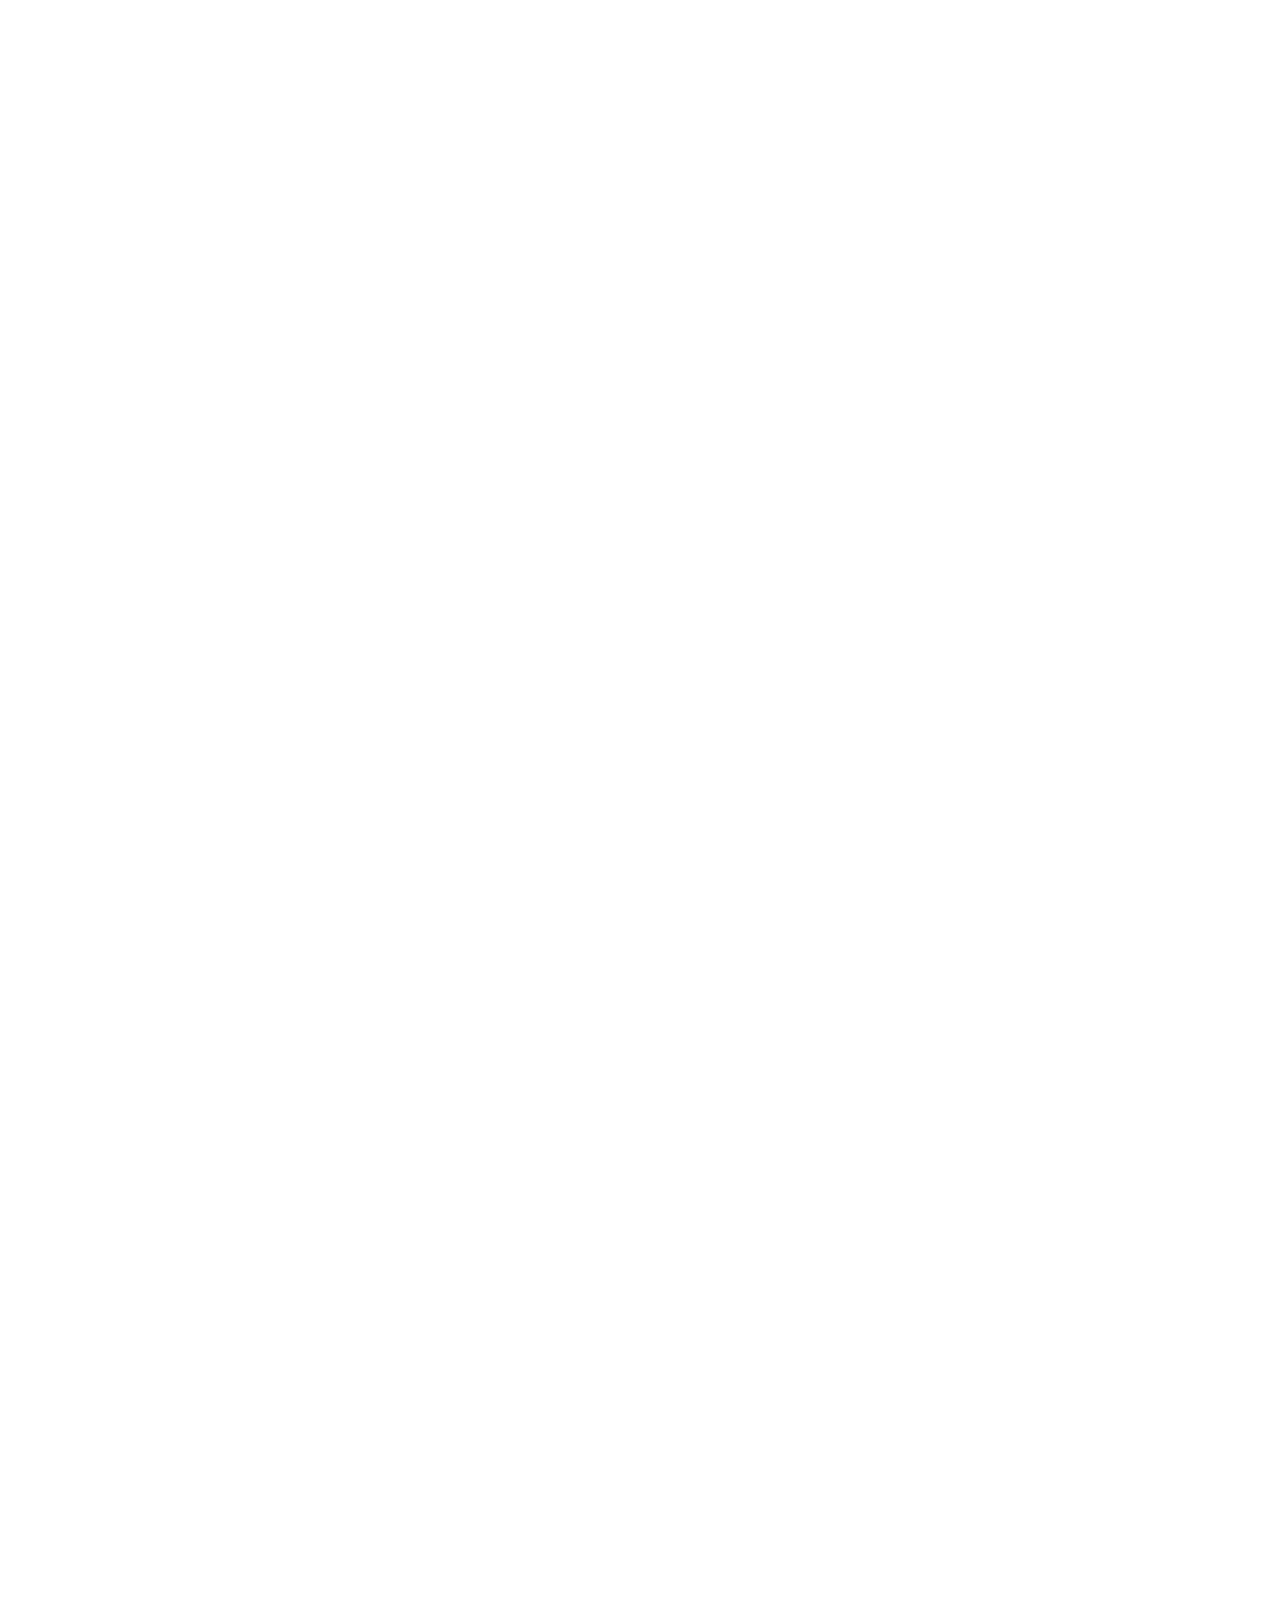
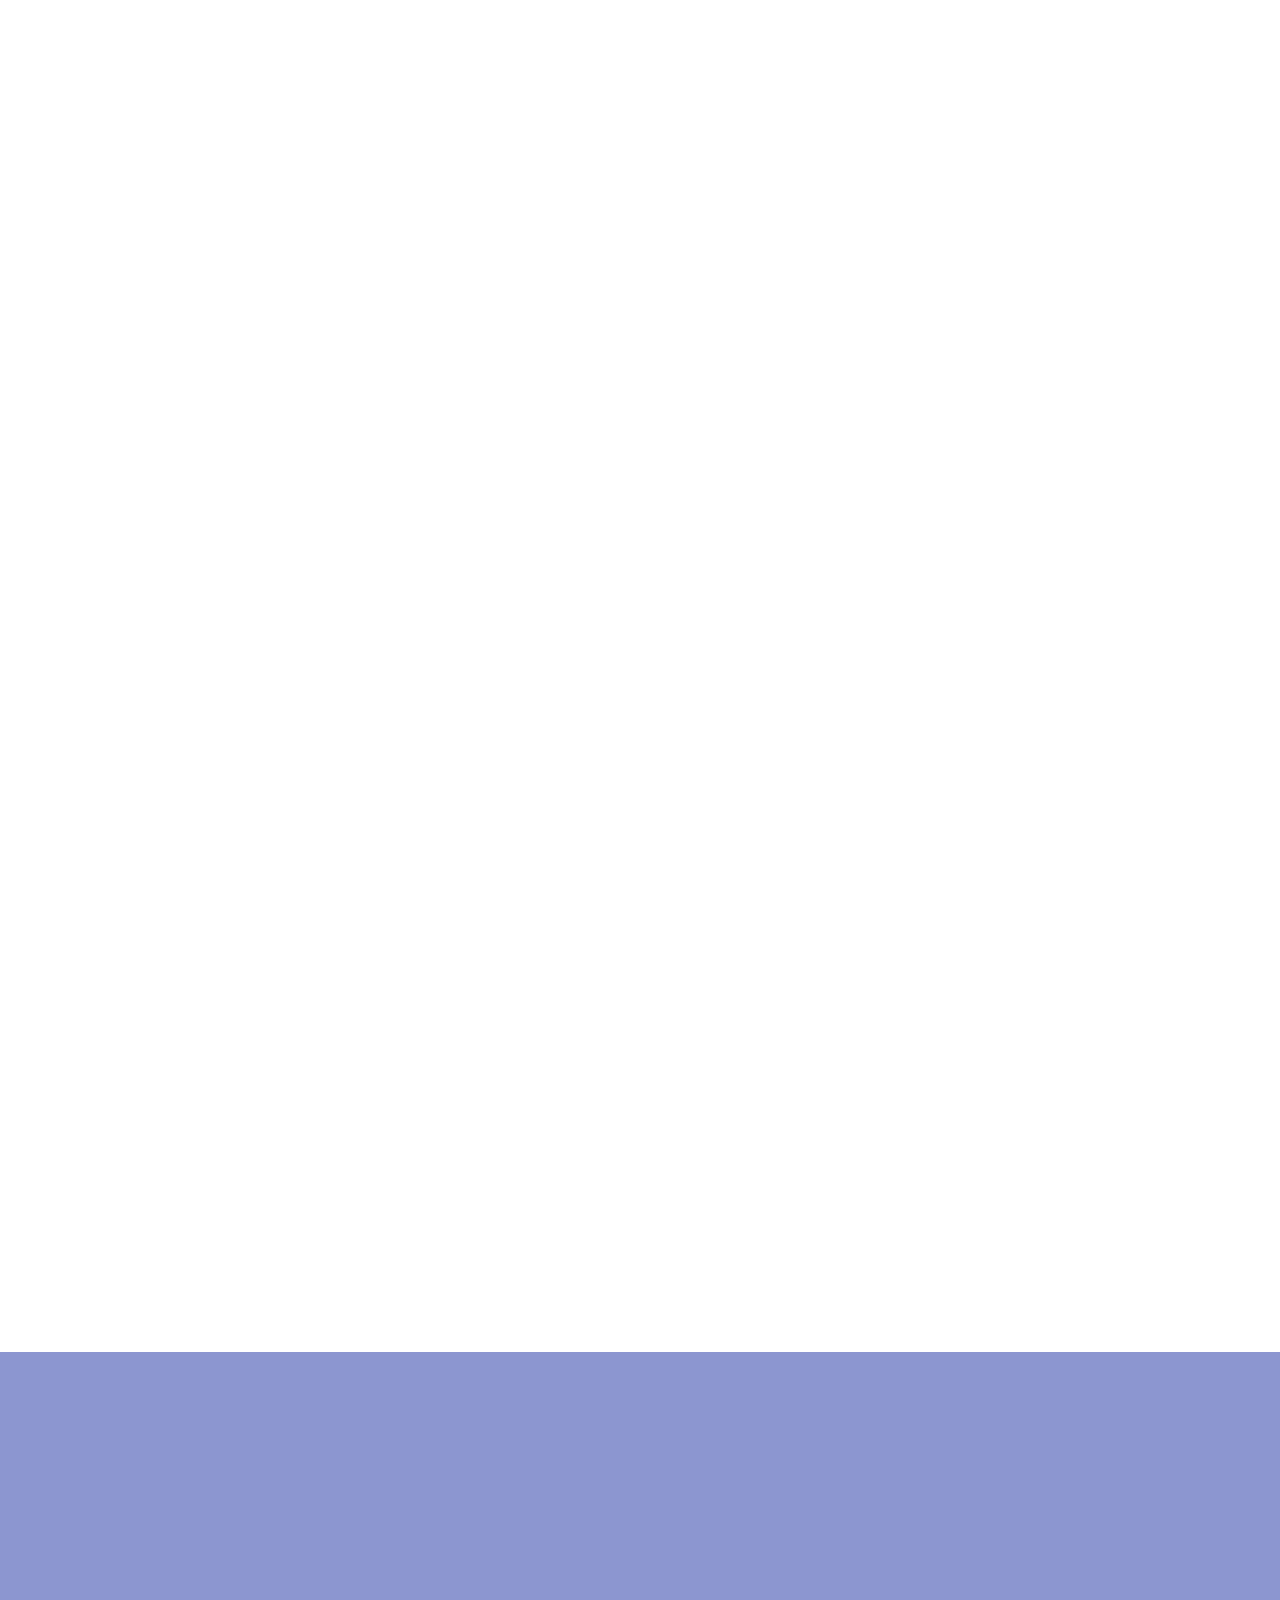
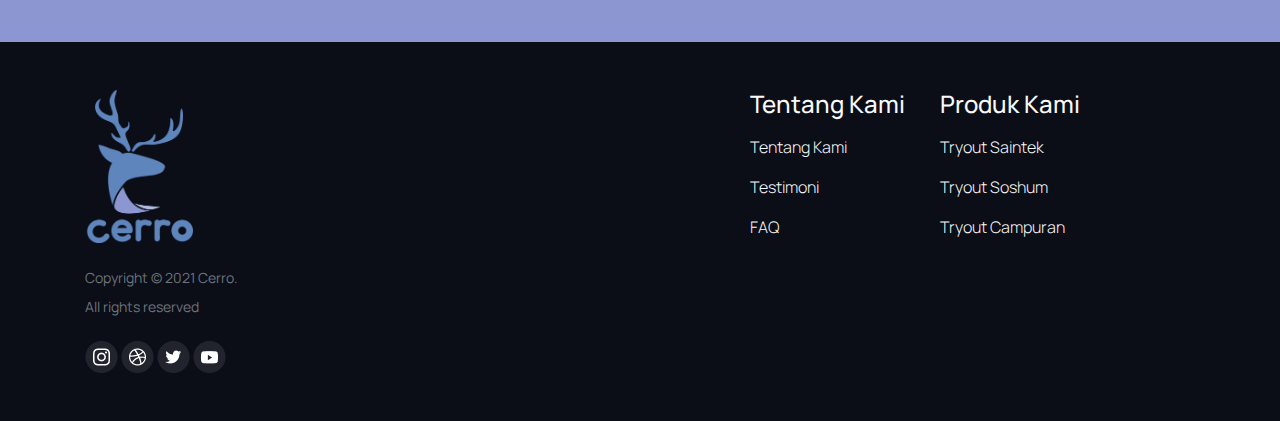
==== commit 0cb04a38: "add testimoni" ====
--- a/index.html
+++ b/index.html
@@ -78,11 +78,10 @@
         <div class="row">
             <div class="col-md-6">
                 <div class="h3 text-biru manrope" style="font-weight: 800; font-size: 36px;" data-aos="fade-right"
-                    data-aos-delay="200" data-aos-offset="500" data-aos-duration="500">Uji
+                    data-aos-delay="200" data-aos-duration="500">Uji
                     Kemampuanmu sekarang!
                 </div>
-                <p class="text-1 manrope my-4" data-aos="fade-right" data-aos-delay="300" data-aos-offset="500"
-                    data-aos-duration="500">
+                <p class="text-1 manrope my-4" data-aos="fade-right" data-aos-delay="300" data-aos-duration="500">
                     Yuk, mumpung masih ada waktu, uji dan asah kemampuanmu menghadapi Ujian UTBK bersama Cerro agar kamu
                     bisa masuk PTN impianmu.
                 </p>
@@ -91,7 +90,7 @@
             </div>
             <div class="col-md-6 text-center">
                 <img src="assets/img/ilus/landing-page-1.png" alt="" class="img-fluid" data-aos="zoom-in"
-                    data-aos-delay="400" data-aos-offset="500" data-aos-duration="500">
+                    data-aos-delay="400" data-aos-duration="500">
             </div>
             <div class="col-md-12 mt-md-5 mt-3">
                 <div class="h4 manrope text-biru text-center" data-aos="fade-up" data-aos-delay="200"
@@ -616,9 +615,10 @@
     <script>
         AOS.init();
 
+        var owl = $('.owl-carousel');
         $('.owl-carousel').owlCarousel({
             loop: true,
-            margin: 10,
+            margin: 40,
             responsiveClass: true,
             responsive: {
                 0: {
@@ -631,6 +631,14 @@
                 }
             }
         });
+        owl.on('mousewheel', '.owl-stage', function (e) {
+            if (e.deltaY > 0) {
+                owl.trigger('next.owl');
+            } else {
+                owl.trigger('prev.owl');
+            }
+            e.preventDefault();
+        });
 
     </script>
 </body>
